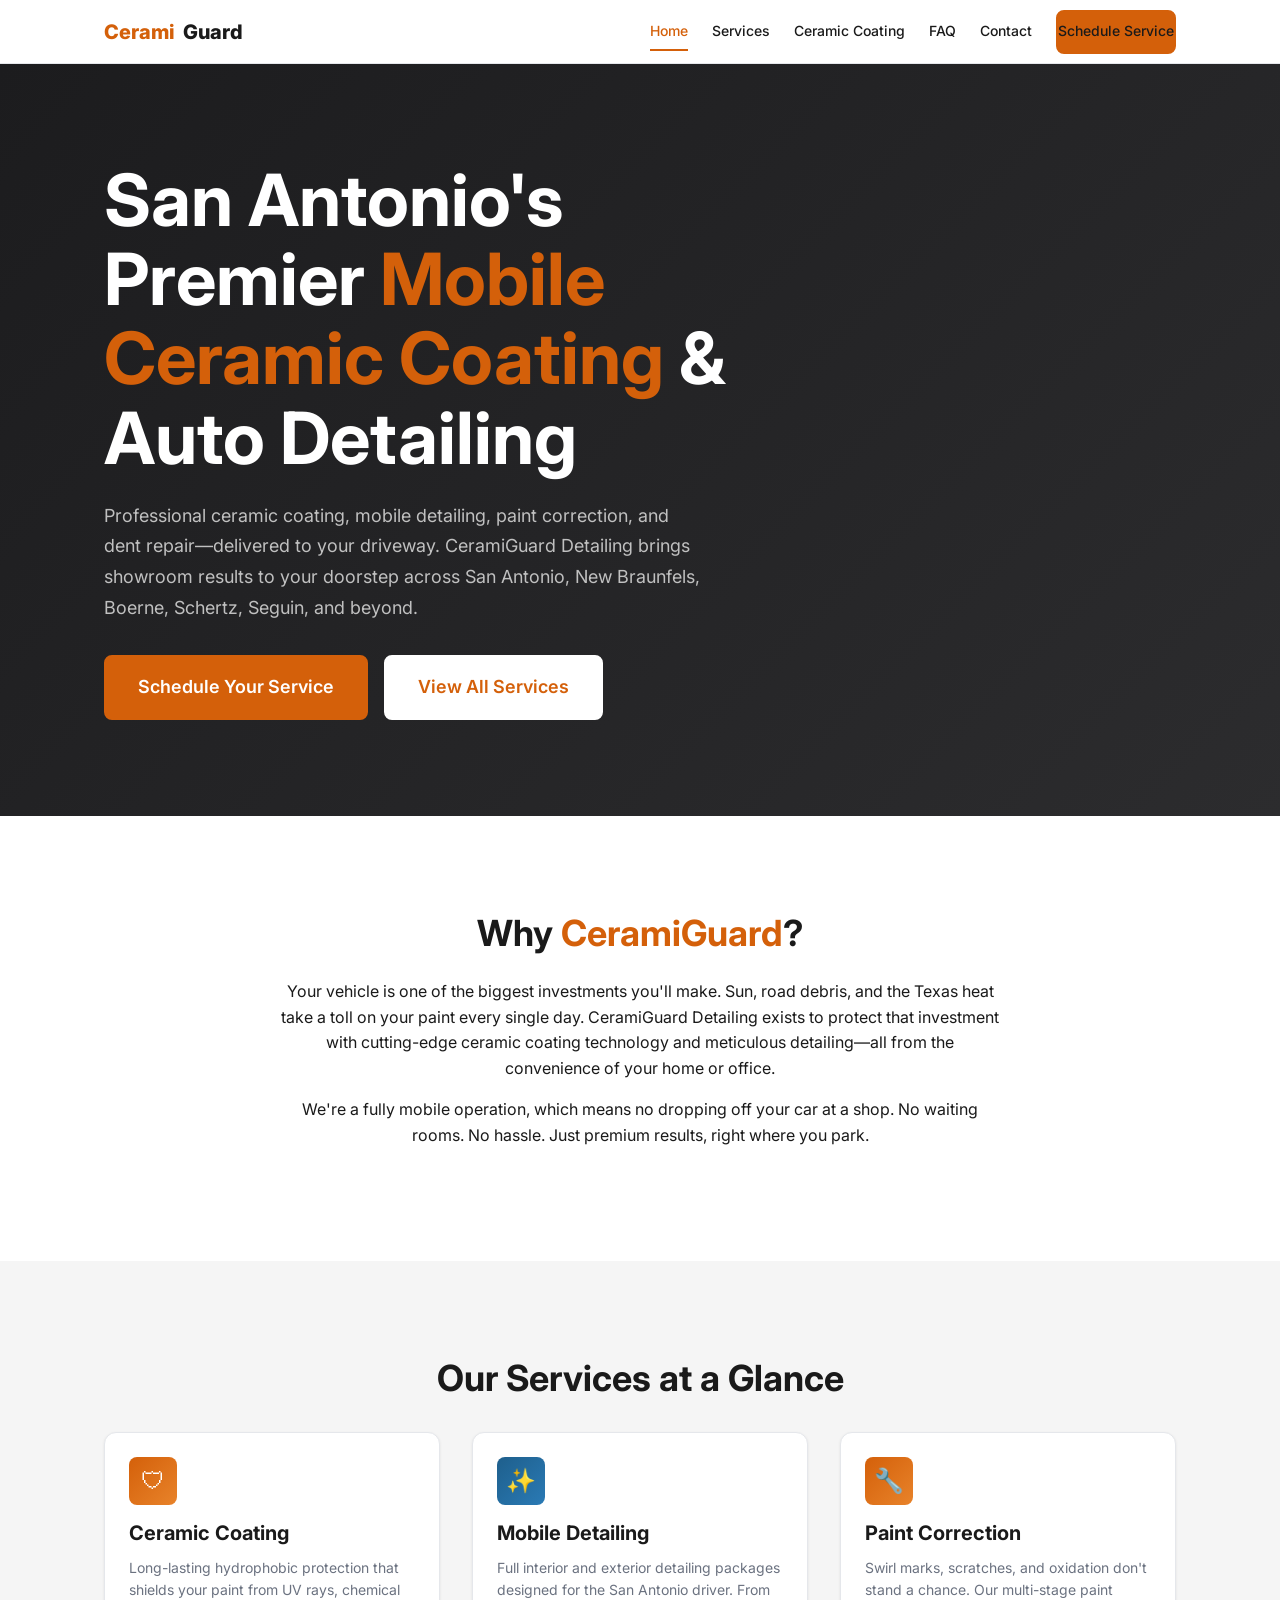
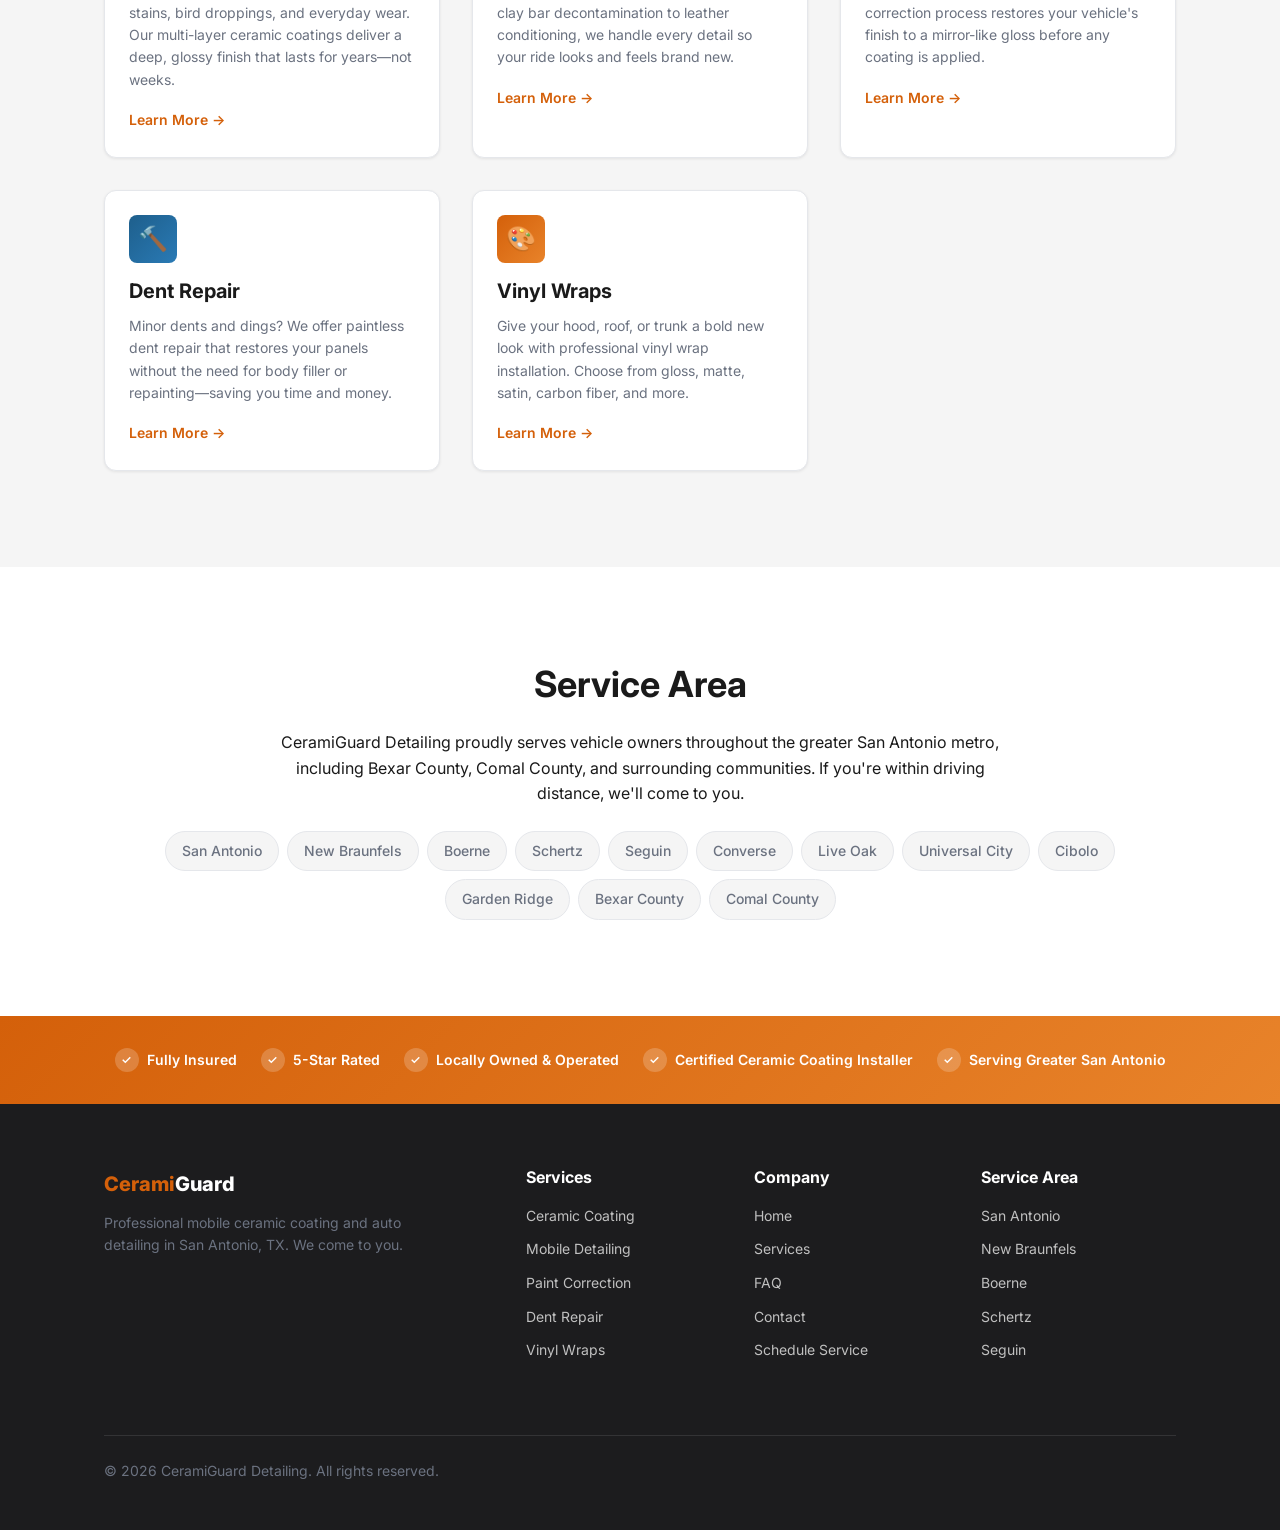
==== index.html @ 39f0410c "Build 6-page CeramiGuard Detailing website from spec documents Create complete static website with b" ====
<!DOCTYPE html>
<html lang="en">
<head>
  <meta charset="UTF-8">
  <meta name="viewport" content="width=device-width, initial-scale=1.0">
  <title>CeramiGuard Detailing | Mobile Ceramic Coating &amp; Detailing in San Antonio, TX</title>
  <meta name="description" content="San Antonio's trusted mobile ceramic coating, detailing, paint correction & dent repair. We come to you. Serving Bexar, Comal & surrounding counties. Book today.">
  <link rel="preconnect" href="https://fonts.googleapis.com">
  <link rel="preconnect" href="https://fonts.gstatic.com" crossorigin>
  <link href="https://fonts.googleapis.com/css2?family=Inter:wght@400;500;600;700;800&display=swap" rel="stylesheet">
  <link rel="stylesheet" href="css/styles.css">

  <!-- Schema: LocalBusiness -->
  <script type="application/ld+json">
  {
    "@context": "https://schema.org",
    "@type": "LocalBusiness",
    "name": "CeramiGuard Detailing",
    "description": "Professional mobile ceramic coating, auto detailing, paint correction, and dent repair in San Antonio, TX.",
    "areaServed": ["San Antonio", "New Braunfels", "Boerne", "Schertz", "Seguin", "Bexar County", "Comal County"],
    "serviceType": ["Ceramic Coating", "Mobile Auto Detailing", "Paint Correction", "Paintless Dent Repair", "Vinyl Wrap"]
  }
  </script>

  <!-- Schema: BreadcrumbList -->
  <script type="application/ld+json">
  {
    "@context": "https://schema.org",
    "@type": "BreadcrumbList",
    "itemListElement": [
      { "@type": "ListItem", "position": 1, "name": "Home", "item": "index.html" }
    ]
  }
  </script>
</head>
<body>
  <a href="#main" class="skip-link">Skip to main content</a>

  <!-- Navigation -->
  <nav class="navbar" aria-label="Main navigation">
    <div class="container">
      <a href="index.html" class="navbar__logo" aria-label="CeramiGuard Detailing Home">
        <span>Cerami</span>Guard
      </a>
      <div class="navbar__links">
        <a href="index.html" class="active">Home</a>
        <a href="services.html">Services</a>
        <a href="ceramic-coating.html">Ceramic Coating</a>
        <a href="faq.html">FAQ</a>
        <a href="contact.html">Contact</a>
        <a href="schedule.html" class="btn btn--primary">Schedule Service</a>
      </div>
      <button class="navbar__toggle" aria-label="Toggle menu" aria-expanded="false">
        <span></span>
      </button>
    </div>
    <div class="navbar__mobile-menu" aria-label="Mobile navigation">
      <a href="index.html" class="active">Home</a>
      <a href="services.html">Services</a>
      <a href="ceramic-coating.html">Ceramic Coating</a>
      <a href="faq.html">FAQ</a>
      <a href="contact.html">Contact</a>
      <a href="schedule.html">Schedule Service</a>
    </div>
  </nav>

  <!-- Hero -->
  <section class="hero">
    <div class="container">
      <div class="hero__content">
        <h1>San Antonio's Premier <span>Mobile Ceramic Coating</span> &amp; Auto Detailing</h1>
        <p class="hero__subtitle">Professional ceramic coating, mobile detailing, paint correction, and dent repair—delivered to your driveway. CeramiGuard Detailing brings showroom results to your doorstep across San Antonio, New Braunfels, Boerne, Schertz, Seguin, and beyond.</p>
        <div class="hero__buttons">
          <a href="schedule.html" class="btn btn--primary btn--lg">Schedule Your Service</a>
          <a href="services.html" class="btn btn--white btn--lg">View All Services</a>
        </div>
      </div>
    </div>
  </section>

  <main id="main">
    <!-- Why CeramiGuard -->
    <section class="section">
      <div class="container">
        <div class="text-center">
          <h2>Why <span style="color: var(--color-primary)">CeramiGuard</span>?</h2>
          <p>Your vehicle is one of the biggest investments you'll make. Sun, road debris, and the Texas heat take a toll on your paint every single day. CeramiGuard Detailing exists to protect that investment with cutting-edge ceramic coating technology and meticulous detailing—all from the convenience of your home or office.</p>
          <p>We're a fully mobile operation, which means no dropping off your car at a shop. No waiting rooms. No hassle. Just premium results, right where you park.</p>
        </div>
      </div>
    </section>

    <!-- Services at a Glance -->
    <section class="section section--surface">
      <div class="container">
        <div class="text-center">
          <h2>Our Services at a Glance</h2>
        </div>
        <div class="grid grid--3" style="margin-top: var(--space-6)">
          <!-- Ceramic Coating -->
          <div class="card">
            <div class="card__icon">🛡</div>
            <h3 class="card__title">Ceramic Coating</h3>
            <p class="card__text">Long-lasting hydrophobic protection that shields your paint from UV rays, chemical stains, bird droppings, and everyday wear. Our multi-layer ceramic coatings deliver a deep, glossy finish that lasts for years—not weeks.</p>
            <a href="ceramic-coating.html" class="card__link">Learn More</a>
          </div>

          <!-- Mobile Detailing -->
          <div class="card">
            <div class="card__icon card__icon--blue">✨</div>
            <h3 class="card__title">Mobile Detailing</h3>
            <p class="card__text">Full interior and exterior detailing packages designed for the San Antonio driver. From clay bar decontamination to leather conditioning, we handle every detail so your ride looks and feels brand new.</p>
            <a href="services.html" class="card__link">Learn More</a>
          </div>

          <!-- Paint Correction -->
          <div class="card">
            <div class="card__icon">🔧</div>
            <h3 class="card__title">Paint Correction</h3>
            <p class="card__text">Swirl marks, scratches, and oxidation don't stand a chance. Our multi-stage paint correction process restores your vehicle's finish to a mirror-like gloss before any coating is applied.</p>
            <a href="services.html" class="card__link">Learn More</a>
          </div>

          <!-- Dent Repair -->
          <div class="card">
            <div class="card__icon card__icon--blue">🔨</div>
            <h3 class="card__title">Dent Repair</h3>
            <p class="card__text">Minor dents and dings? We offer paintless dent repair that restores your panels without the need for body filler or repainting—saving you time and money.</p>
            <a href="services.html" class="card__link">Learn More</a>
          </div>

          <!-- Vinyl Wraps -->
          <div class="card">
            <div class="card__icon">🎨</div>
            <h3 class="card__title">Vinyl Wraps</h3>
            <p class="card__text">Give your hood, roof, or trunk a bold new look with professional vinyl wrap installation. Choose from gloss, matte, satin, carbon fiber, and more.</p>
            <a href="services.html" class="card__link">Learn More</a>
          </div>
        </div>
      </div>
    </section>

    <!-- Service Area -->
    <section class="section">
      <div class="container text-center">
        <h2>Service Area</h2>
        <p>CeramiGuard Detailing proudly serves vehicle owners throughout the greater San Antonio metro, including Bexar County, Comal County, and surrounding communities. If you're within driving distance, we'll come to you.</p>
        <div class="service-area__tags" style="margin-top: var(--space-5)">
          <span class="service-area__tag">San Antonio</span>
          <span class="service-area__tag">New Braunfels</span>
          <span class="service-area__tag">Boerne</span>
          <span class="service-area__tag">Schertz</span>
          <span class="service-area__tag">Seguin</span>
          <span class="service-area__tag">Converse</span>
          <span class="service-area__tag">Live Oak</span>
          <span class="service-area__tag">Universal City</span>
          <span class="service-area__tag">Cibolo</span>
          <span class="service-area__tag">Garden Ridge</span>
          <span class="service-area__tag">Bexar County</span>
          <span class="service-area__tag">Comal County</span>
        </div>
      </div>
    </section>

    <!-- Trust Bar -->
    <section class="trust-bar">
      <div class="container">
        <div class="trust-bar__items">
          <div class="trust-bar__item">Fully Insured</div>
          <div class="trust-bar__item">5-Star Rated</div>
          <div class="trust-bar__item">Locally Owned &amp; Operated</div>
          <div class="trust-bar__item">Certified Ceramic Coating Installer</div>
          <div class="trust-bar__item">Serving Greater San Antonio</div>
        </div>
      </div>
    </section>
  </main>

  <!-- Footer -->
  <footer class="footer">
    <div class="container">
      <div class="footer__grid">
        <div>
          <div class="footer__brand"><span>Cerami</span>Guard</div>
          <p class="footer__tagline">Professional mobile ceramic coating and auto detailing in San Antonio, TX. We come to you.</p>
        </div>
        <div>
          <h4 class="footer__col-title">Services</h4>
          <ul class="footer__links">
            <li><a href="ceramic-coating.html">Ceramic Coating</a></li>
            <li><a href="services.html">Mobile Detailing</a></li>
            <li><a href="services.html">Paint Correction</a></li>
            <li><a href="services.html">Dent Repair</a></li>
            <li><a href="services.html">Vinyl Wraps</a></li>
          </ul>
        </div>
        <div>
          <h4 class="footer__col-title">Company</h4>
          <ul class="footer__links">
            <li><a href="index.html">Home</a></li>
            <li><a href="services.html">Services</a></li>
            <li><a href="faq.html">FAQ</a></li>
            <li><a href="contact.html">Contact</a></li>
            <li><a href="schedule.html">Schedule Service</a></li>
          </ul>
        </div>
        <div>
          <h4 class="footer__col-title">Service Area</h4>
          <ul class="footer__links">
            <li><a href="contact.html">San Antonio</a></li>
            <li><a href="contact.html">New Braunfels</a></li>
            <li><a href="contact.html">Boerne</a></li>
            <li><a href="contact.html">Schertz</a></li>
            <li><a href="contact.html">Seguin</a></li>
          </ul>
        </div>
      </div>
      <div class="footer__bottom">
        <p class="footer__copyright">&copy; 2026 CeramiGuard Detailing. All rights reserved.</p>
      </div>
    </div>
  </footer>

  <script src="js/main.js"></script>
</body>
</html>
---- css/styles.css ----
/* ==========================================================================
   CeramiGuard Detailing — Stylesheet
   Color Palette: Burnt Orange, Steel Blue, Silver, Gray
   ========================================================================== */

/* ---------- 1. Custom Properties ---------- */
:root {
  /* Colors */
  --color-primary: #D4600A;
  --color-primary-hover: #B8520A;
  --color-secondary: #1E5F8C;
  --color-secondary-hover: #174A6E;
  --color-accent-silver: #C0C0C0;
  --color-surface: #F5F5F5;
  --color-background: #FFFFFF;
  --color-dark: #1C1C1E;
  --color-text-primary: #1A1A1A;
  --color-text-secondary: #6B7280;
  --color-text-inverse: #FFFFFF;
  --color-border: #E5E7EB;
  --color-success: #16A34A;
  --color-error: #DC2626;
  --color-warning: #F59E0B;

  /* Spacing — 8 px grid */
  --space-1: 4px;
  --space-2: 8px;
  --space-3: 12px;
  --space-4: 16px;
  --space-5: 24px;
  --space-6: 32px;
  --space-7: 48px;
  --space-8: 64px;
  --space-9: 96px;
  --space-10: 128px;

  /* Typography */
  --font-family: 'Inter', system-ui, -apple-system, sans-serif;
  --font-size-micro: 0.75rem;   /* 12 px */
  --font-size-small: 0.875rem;  /* 14 px */
  --font-size-body: 1rem;       /* 16 px */
  --font-size-body-lg: 1.125rem;/* 18 px */
  --font-size-h4: 1.25rem;      /* 20 px */
  --font-size-h3: 1.563rem;     /* ~25 px */
  --font-size-h2: 1.953rem;     /* ~31 px */
  --font-size-h1: 2.441rem;     /* ~39 px */
  --font-size-display: 3.052rem;/* ~49 px */

  /* Shadows */
  --shadow-sm: 0 1px 3px rgba(0, 0, 0, 0.08);
  --shadow-md: 0 4px 12px rgba(0, 0, 0, 0.1);
  --shadow-lg: 0 8px 24px rgba(0, 0, 0, 0.12);
  --shadow-nav: 0 2px 8px rgba(0, 0, 0, 0.08);

  /* Misc */
  --radius-sm: 8px;
  --radius-md: 12px;
  --radius-lg: 16px;
  --radius-full: 9999px;
  --transition-fast: 150ms ease;
  --transition-base: 250ms ease;
  --transition-slow: 400ms ease;
  --max-width: 1200px;
  --nav-height: 64px;
  --nav-height-mobile: 56px;
}

/* ---------- 2. Reset / Base ---------- */
*,
*::before,
*::after {
  box-sizing: border-box;
  margin: 0;
  padding: 0;
}

html {
  scroll-behavior: smooth;
  -webkit-text-size-adjust: 100%;
}

body {
  font-family: var(--font-family);
  font-size: var(--font-size-body);
  line-height: 1.6;
  color: var(--color-text-primary);
  background-color: var(--color-background);
  -webkit-font-smoothing: antialiased;
  -moz-osx-font-smoothing: grayscale;
}

img {
  max-width: 100%;
  height: auto;
  display: block;
}

a {
  color: var(--color-secondary);
  text-decoration: none;
  transition: color var(--transition-fast);
}

a:hover {
  color: var(--color-secondary-hover);
}

ul, ol {
  list-style: none;
}

/* ---------- 3. Typography ---------- */
h1, h2, h3, h4, h5, h6 {
  font-weight: 700;
  line-height: 1.2;
  color: var(--color-text-primary);
}

h1 { font-size: var(--font-size-h1); margin-bottom: var(--space-5); }
h2 { font-size: var(--font-size-h2); margin-bottom: var(--space-5); }
h3 { font-size: var(--font-size-h3); margin-bottom: var(--space-4); }
h4 { font-size: var(--font-size-h4); margin-bottom: var(--space-3); }

p {
  margin-bottom: var(--space-4);
  max-width: 72ch;
}

.text-center { text-align: center; }
.text-center p { margin-left: auto; margin-right: auto; }

/* ---------- 4. Layout ---------- */
.container {
  width: 100%;
  max-width: var(--max-width);
  margin: 0 auto;
  padding: 0 var(--space-4);
}

.section {
  padding: var(--space-8) 0;
}

.section--surface {
  background-color: var(--color-surface);
}

.section--dark {
  background-color: var(--color-dark);
  color: var(--color-text-inverse);
}

.section--dark h2,
.section--dark h3,
.section--dark h4 {
  color: var(--color-text-inverse);
}

.grid {
  display: grid;
  gap: var(--space-6);
}

.grid--2 { grid-template-columns: 1fr; }
.grid--3 { grid-template-columns: 1fr; }
.grid--4 { grid-template-columns: 1fr; }

.flex {
  display: flex;
  flex-wrap: wrap;
  gap: var(--space-5);
}

.flex--center {
  align-items: center;
  justify-content: center;
}

/* ---------- 5. Navigation ---------- */
.skip-link {
  position: absolute;
  top: -100%;
  left: var(--space-4);
  background: var(--color-primary);
  color: var(--color-text-inverse);
  padding: var(--space-2) var(--space-4);
  border-radius: var(--radius-sm);
  z-index: 600;
  font-weight: 700;
}

.skip-link:focus {
  top: var(--space-2);
}

.navbar {
  position: sticky;
  top: 0;
  z-index: 100;
  background-color: var(--color-background);
  height: var(--nav-height-mobile);
  display: flex;
  align-items: center;
  transition: box-shadow var(--transition-base);
  border-bottom: 1px solid var(--color-border);
}

.navbar--scrolled {
  box-shadow: var(--shadow-nav);
  border-bottom-color: transparent;
}

.navbar .container {
  display: flex;
  align-items: center;
  justify-content: space-between;
}

.navbar__logo {
  font-size: var(--font-size-h4);
  font-weight: 800;
  color: var(--color-text-primary);
  display: flex;
  align-items: center;
  gap: var(--space-2);
}

.navbar__logo span {
  color: var(--color-primary);
}

.navbar__links {
  display: none;
  gap: var(--space-5);
  align-items: center;
}

.navbar__links a {
  color: var(--color-text-primary);
  font-size: var(--font-size-small);
  font-weight: 500;
  padding: var(--space-2) 0;
  position: relative;
  transition: color var(--transition-fast);
}

.navbar__links a::after {
  content: '';
  position: absolute;
  bottom: 0;
  left: 0;
  width: 0;
  height: 2px;
  background: var(--color-primary);
  transition: width var(--transition-base);
}

.navbar__links a:hover,
.navbar__links a.active {
  color: var(--color-primary);
}

.navbar__links a:hover::after,
.navbar__links a.active::after {
  width: 100%;
}

.navbar__toggle {
  display: flex;
  align-items: center;
  justify-content: center;
  width: 44px;
  height: 44px;
  background: none;
  border: none;
  cursor: pointer;
  padding: 0;
}

.navbar__toggle span {
  display: block;
  width: 24px;
  height: 2px;
  background: var(--color-text-primary);
  position: relative;
  transition: background var(--transition-fast);
}

.navbar__toggle span::before,
.navbar__toggle span::after {
  content: '';
  position: absolute;
  width: 24px;
  height: 2px;
  background: var(--color-text-primary);
  left: 0;
  transition: transform var(--transition-base);
}

.navbar__toggle span::before { top: -7px; }
.navbar__toggle span::after { top: 7px; }

.navbar__toggle.active span {
  background: transparent;
}

.navbar__toggle.active span::before {
  transform: rotate(45deg);
  top: 0;
}

.navbar__toggle.active span::after {
  transform: rotate(-45deg);
  top: 0;
}

/* Mobile menu */
.navbar__mobile-menu {
  display: none;
  position: absolute;
  top: var(--nav-height-mobile);
  left: 0;
  right: 0;
  background: var(--color-background);
  border-bottom: 1px solid var(--color-border);
  box-shadow: var(--shadow-md);
  padding: var(--space-4);
  z-index: 99;
}

.navbar__mobile-menu.active {
  display: block;
}

.navbar__mobile-menu a {
  display: block;
  padding: var(--space-3) var(--space-4);
  color: var(--color-text-primary);
  font-weight: 500;
  border-radius: var(--radius-sm);
  transition: background var(--transition-fast);
}

.navbar__mobile-menu a:hover,
.navbar__mobile-menu a.active {
  background: var(--color-surface);
  color: var(--color-primary);
}

/* ---------- 6. Buttons / CTAs ---------- */
.btn {
  display: inline-flex;
  align-items: center;
  justify-content: center;
  gap: var(--space-2);
  font-family: var(--font-family);
  font-weight: 600;
  font-size: var(--font-size-body);
  border: 2px solid transparent;
  border-radius: var(--radius-sm);
  cursor: pointer;
  transition: all var(--transition-fast);
  text-decoration: none;
  min-height: 44px;
  padding: var(--space-3) var(--space-5);
}

.btn--primary {
  background-color: var(--color-primary);
  color: var(--color-text-inverse);
  border-color: var(--color-primary);
}

.btn--primary:hover {
  background-color: var(--color-primary-hover);
  border-color: var(--color-primary-hover);
  color: var(--color-text-inverse);
}

.btn--secondary {
  background-color: transparent;
  color: var(--color-secondary);
  border-color: var(--color-secondary);
}

.btn--secondary:hover {
  background-color: var(--color-secondary);
  color: var(--color-text-inverse);
}

.btn--tertiary {
  background: none;
  border: none;
  color: var(--color-primary);
  padding: var(--space-2) var(--space-3);
  min-height: auto;
}

.btn--tertiary:hover {
  color: var(--color-primary-hover);
  text-decoration: underline;
}

.btn--lg {
  font-size: var(--font-size-body-lg);
  padding: var(--space-4) var(--space-6);
  min-height: 52px;
}

.btn--full {
  width: 100%;
}

.btn--white {
  background-color: var(--color-background);
  color: var(--color-primary);
  border-color: var(--color-background);
}

.btn--white:hover {
  background-color: var(--color-surface);
  border-color: var(--color-surface);
  color: var(--color-primary-hover);
}

/* ---------- 7. Cards ---------- */
.card {
  background: var(--color-background);
  border-radius: var(--radius-md);
  padding: var(--space-5);
  box-shadow: var(--shadow-sm);
  transition: transform var(--transition-base), box-shadow var(--transition-base);
  border: 1px solid var(--color-border);
}

.card:hover {
  transform: translateY(-4px);
  box-shadow: var(--shadow-lg);
}

.card__icon {
  width: 48px;
  height: 48px;
  background: linear-gradient(135deg, var(--color-primary), #E8832A);
  border-radius: var(--radius-sm);
  display: flex;
  align-items: center;
  justify-content: center;
  margin-bottom: var(--space-4);
  color: var(--color-text-inverse);
  font-size: 1.5rem;
}

.card__icon--blue {
  background: linear-gradient(135deg, var(--color-secondary), #2A7AB5);
}

.card__title {
  font-size: var(--font-size-h4);
  margin-bottom: var(--space-3);
}

.card__text {
  color: var(--color-text-secondary);
  font-size: var(--font-size-small);
  margin-bottom: var(--space-4);
}

.card__link {
  font-weight: 600;
  font-size: var(--font-size-small);
  color: var(--color-primary);
  display: inline-flex;
  align-items: center;
  gap: var(--space-1);
}

.card__link:hover {
  color: var(--color-primary-hover);
}

.card__link::after {
  content: '→';
  transition: transform var(--transition-fast);
}

.card__link:hover::after {
  transform: translateX(4px);
}

/* Pricing card variant */
.card--pricing {
  text-align: center;
  position: relative;
  overflow: hidden;
}

.card--pricing.featured {
  border: 2px solid var(--color-primary);
}

.card--pricing .card__badge {
  position: absolute;
  top: 0;
  left: 0;
  right: 0;
  background: var(--color-primary);
  color: var(--color-text-inverse);
  font-size: var(--font-size-small);
  font-weight: 600;
  padding: var(--space-2) 0;
}

.card--pricing .card__tier {
  font-size: var(--font-size-h3);
  color: var(--color-primary);
  margin-bottom: var(--space-2);
}

.card--pricing .card__durability {
  color: var(--color-text-secondary);
  font-size: var(--font-size-small);
  margin-bottom: var(--space-5);
}

.card--pricing ul {
  text-align: left;
  margin-bottom: var(--space-5);
}

.card--pricing li {
  padding: var(--space-2) 0;
  font-size: var(--font-size-small);
  color: var(--color-text-secondary);
  display: flex;
  align-items: flex-start;
  gap: var(--space-2);
}

.card--pricing li::before {
  content: '✓';
  color: var(--color-success);
  font-weight: 700;
  flex-shrink: 0;
}

/* ---------- 8. Forms ---------- */
.form-group {
  margin-bottom: var(--space-5);
}

.form-label {
  display: block;
  font-weight: 600;
  font-size: var(--font-size-small);
  margin-bottom: var(--space-2);
  color: var(--color-text-primary);
}

.form-input,
.form-select,
.form-textarea {
  width: 100%;
  height: 48px;
  padding: var(--space-3) var(--space-4);
  font-family: var(--font-family);
  font-size: var(--font-size-body);
  color: var(--color-text-primary);
  background: var(--color-background);
  border: 1px solid var(--color-border);
  border-radius: var(--radius-sm);
  transition: border-color var(--transition-fast), box-shadow var(--transition-fast);
}

.form-textarea {
  height: auto;
  min-height: 120px;
  resize: vertical;
}

.form-input:focus,
.form-select:focus,
.form-textarea:focus {
  outline: none;
  border-color: var(--color-secondary);
  box-shadow: 0 0 0 3px rgba(30, 95, 140, 0.15);
}

.form-input.error,
.form-select.error,
.form-textarea.error {
  border-color: var(--color-error);
}

.form-error {
  color: var(--color-error);
  font-size: var(--font-size-small);
  margin-top: var(--space-1);
  display: none;
}

.form-error.visible {
  display: block;
}

.form-row {
  display: grid;
  gap: var(--space-5);
  grid-template-columns: 1fr;
}

/* ---------- 9. Hero ---------- */
.hero {
  position: relative;
  background: linear-gradient(135deg, var(--color-dark) 0%, #2C2C2E 100%);
  color: var(--color-text-inverse);
  padding: var(--space-9) 0;
  overflow: hidden;
}

.hero::before {
  content: '';
  position: absolute;
  inset: 0;
  background: url('https://images.unsplash.com/photo-1607860108855-64acf2078ed9?w=1920&h=1080&fit=crop') center/cover no-repeat;
  opacity: 0.25;
}

.hero .container {
  position: relative;
  z-index: 1;
}

.hero__content {
  max-width: 700px;
}

.hero h1 {
  color: var(--color-text-inverse);
  font-size: var(--font-size-display);
  line-height: 1.1;
  margin-bottom: var(--space-5);
}

.hero h1 span {
  color: var(--color-primary);
}

.hero__subtitle {
  font-size: var(--font-size-body-lg);
  color: var(--color-accent-silver);
  max-width: 600px;
  margin-bottom: var(--space-6);
  line-height: 1.7;
}

.hero__buttons {
  display: flex;
  flex-wrap: wrap;
  gap: var(--space-4);
}

/* ---------- 10. Trust Bar ---------- */
.trust-bar {
  background: linear-gradient(135deg, var(--color-primary), #E8832A);
  padding: var(--space-6) 0;
  color: var(--color-text-inverse);
}

.trust-bar__items {
  display: flex;
  flex-wrap: wrap;
  justify-content: center;
  gap: var(--space-5);
  text-align: center;
}

.trust-bar__item {
  font-weight: 600;
  font-size: var(--font-size-small);
  display: flex;
  align-items: center;
  gap: var(--space-2);
}

.trust-bar__item::before {
  content: '✓';
  width: 24px;
  height: 24px;
  background: rgba(255, 255, 255, 0.2);
  border-radius: 50%;
  display: flex;
  align-items: center;
  justify-content: center;
  font-size: var(--font-size-micro);
  flex-shrink: 0;
}

/* ---------- 11. Footer ---------- */
.footer {
  background-color: var(--color-dark);
  color: var(--color-accent-silver);
  padding: var(--space-8) 0 var(--space-6);
}

.footer__grid {
  display: grid;
  gap: var(--space-6);
  grid-template-columns: 1fr;
  margin-bottom: var(--space-8);
}

.footer__col-title {
  color: var(--color-text-inverse);
  font-size: var(--font-size-body);
  font-weight: 700;
  margin-bottom: var(--space-4);
}

.footer__links li {
  margin-bottom: var(--space-2);
}

.footer__links a {
  color: var(--color-accent-silver);
  font-size: var(--font-size-small);
  transition: color var(--transition-fast);
}

.footer__links a:hover {
  color: var(--color-primary);
}

.footer__brand {
  font-size: var(--font-size-h4);
  font-weight: 800;
  color: var(--color-text-inverse);
  margin-bottom: var(--space-3);
}

.footer__brand span {
  color: var(--color-primary);
}

.footer__tagline {
  font-size: var(--font-size-small);
  color: var(--color-text-secondary);
  max-width: 300px;
}

.footer__bottom {
  border-top: 1px solid rgba(255, 255, 255, 0.1);
  padding-top: var(--space-5);
  display: flex;
  flex-wrap: wrap;
  justify-content: space-between;
  align-items: center;
  gap: var(--space-4);
}

.footer__copyright {
  font-size: var(--font-size-small);
  color: var(--color-text-secondary);
}

/* ---------- 12. Page-Specific: Service Area ---------- */
.service-area__tags {
  display: flex;
  flex-wrap: wrap;
  gap: var(--space-2);
  justify-content: center;
}

.service-area__tag {
  background: var(--color-surface);
  border: 1px solid var(--color-border);
  padding: var(--space-2) var(--space-4);
  border-radius: var(--radius-full);
  font-size: var(--font-size-small);
  color: var(--color-text-secondary);
  font-weight: 500;
}

/* ---------- 13. Page-Specific: Process Steps ---------- */
.process-steps {
  counter-reset: step;
}

.process-step {
  display: flex;
  gap: var(--space-5);
  margin-bottom: var(--space-6);
  align-items: flex-start;
}

.process-step__number {
  counter-increment: step;
  width: 48px;
  height: 48px;
  min-width: 48px;
  background: linear-gradient(135deg, var(--color-primary), #E8832A);
  border-radius: 50%;
  display: flex;
  align-items: center;
  justify-content: center;
  color: var(--color-text-inverse);
  font-weight: 800;
  font-size: var(--font-size-h4);
}

.process-step__content h3 {
  font-size: var(--font-size-h4);
  margin-bottom: var(--space-2);
}

.process-step__content p {
  color: var(--color-text-secondary);
  font-size: var(--font-size-small);
  margin-bottom: 0;
}

/* ---------- 14. Page-Specific: FAQ Accordion ---------- */
.faq-item {
  border: 1px solid var(--color-border);
  border-radius: var(--radius-md);
  margin-bottom: var(--space-4);
  overflow: hidden;
  transition: box-shadow var(--transition-base);
}

.faq-item:hover {
  box-shadow: var(--shadow-sm);
}

.faq-item__question {
  width: 100%;
  display: flex;
  align-items: center;
  justify-content: space-between;
  gap: var(--space-4);
  padding: var(--space-5);
  background: none;
  border: none;
  cursor: pointer;
  font-family: var(--font-family);
  font-size: var(--font-size-body);
  font-weight: 600;
  color: var(--color-text-primary);
  text-align: left;
  min-height: 44px;
}

.faq-item__icon {
  width: 24px;
  height: 24px;
  min-width: 24px;
  position: relative;
  transition: transform var(--transition-base);
}

.faq-item__icon::before,
.faq-item__icon::after {
  content: '';
  position: absolute;
  background: var(--color-primary);
  top: 50%;
  left: 50%;
  transform: translate(-50%, -50%);
  transition: transform var(--transition-base);
}

.faq-item__icon::before {
  width: 16px;
  height: 2px;
}

.faq-item__icon::after {
  width: 2px;
  height: 16px;
}

.faq-item.active .faq-item__icon::after {
  transform: translate(-50%, -50%) rotate(90deg);
}

.faq-item__answer {
  max-height: 0;
  overflow: hidden;
  transition: max-height var(--transition-slow);
}

.faq-item__answer-inner {
  padding: 0 var(--space-5) var(--space-5);
  color: var(--color-text-secondary);
  line-height: 1.7;
}

.faq-item__answer-inner a {
  color: var(--color-primary);
  font-weight: 600;
}

/* ---------- 15. Page-Specific: Services Page ---------- */
.service-block {
  display: grid;
  gap: var(--space-6);
  align-items: center;
  margin-bottom: var(--space-8);
  grid-template-columns: 1fr;
}

.service-block:nth-child(even) .service-block__image {
  order: -1;
}

.service-block__image {
  border-radius: var(--radius-md);
  overflow: hidden;
  aspect-ratio: 16/10;
}

.service-block__image img {
  width: 100%;
  height: 100%;
  object-fit: cover;
}

.service-block__content h2 {
  color: var(--color-text-primary);
}

.service-block__content p {
  color: var(--color-text-secondary);
  margin-bottom: var(--space-5);
}

/* ---------- 16. Page-Specific: Benefits List ---------- */
.benefits-grid {
  display: grid;
  gap: var(--space-5);
  grid-template-columns: 1fr;
}

.benefit-item {
  display: flex;
  gap: var(--space-4);
  align-items: flex-start;
}

.benefit-item__icon {
  width: 40px;
  height: 40px;
  min-width: 40px;
  background: rgba(212, 96, 10, 0.1);
  border-radius: var(--radius-sm);
  display: flex;
  align-items: center;
  justify-content: center;
  color: var(--color-primary);
  font-size: 1.25rem;
}

.benefit-item h3 {
  font-size: var(--font-size-body);
  margin-bottom: var(--space-1);
}

.benefit-item p {
  color: var(--color-text-secondary);
  font-size: var(--font-size-small);
  margin-bottom: 0;
}

/* ---------- 17. Contact Info Cards ---------- */
.contact-card {
  display: flex;
  align-items: center;
  gap: var(--space-4);
  padding: var(--space-5);
  background: var(--color-surface);
  border-radius: var(--radius-md);
  border: 1px solid var(--color-border);
}

.contact-card__icon {
  width: 48px;
  height: 48px;
  min-width: 48px;
  background: var(--color-primary);
  border-radius: var(--radius-sm);
  display: flex;
  align-items: center;
  justify-content: center;
  color: var(--color-text-inverse);
  font-size: 1.25rem;
}

.contact-card__label {
  font-size: var(--font-size-small);
  color: var(--color-text-secondary);
  margin-bottom: var(--space-1);
}

.contact-card__value {
  font-weight: 600;
  font-size: var(--font-size-body);
  color: var(--color-text-primary);
}

/* ---------- 18. Breadcrumb ---------- */
.breadcrumb {
  padding: var(--space-4) 0;
  font-size: var(--font-size-small);
}

.breadcrumb__list {
  display: flex;
  flex-wrap: wrap;
  gap: var(--space-2);
  align-items: center;
}

.breadcrumb__item {
  color: var(--color-text-secondary);
}

.breadcrumb__item a {
  color: var(--color-text-secondary);
}

.breadcrumb__item a:hover {
  color: var(--color-primary);
}

.breadcrumb__separator {
  color: var(--color-border);
}

/* ---------- 19. Page Header ---------- */
.page-header {
  background: linear-gradient(135deg, var(--color-dark) 0%, #2C2C2E 100%);
  color: var(--color-text-inverse);
  padding: var(--space-7) 0;
  position: relative;
  overflow: hidden;
}

.page-header::before {
  content: '';
  position: absolute;
  inset: 0;
  background: linear-gradient(135deg, rgba(212, 96, 10, 0.15), rgba(30, 95, 140, 0.15));
}

.page-header .container {
  position: relative;
  z-index: 1;
}

.page-header h1 {
  color: var(--color-text-inverse);
  margin-bottom: var(--space-4);
}

.page-header p {
  color: var(--color-accent-silver);
  font-size: var(--font-size-body-lg);
  max-width: 650px;
}

/* ---------- 20. CTA Section ---------- */
.cta-section {
  background: linear-gradient(135deg, var(--color-secondary), var(--color-secondary-hover));
  color: var(--color-text-inverse);
  padding: var(--space-8) 0;
  text-align: center;
}

.cta-section h2 {
  color: var(--color-text-inverse);
  margin-bottom: var(--space-4);
}

.cta-section p {
  color: rgba(255, 255, 255, 0.85);
  margin: 0 auto var(--space-6);
  max-width: 550px;
}

/* ---------- 21. Responsive ---------- */
@media (min-width: 640px) {
  .container {
    padding: 0 var(--space-6);
  }

  .form-row {
    grid-template-columns: 1fr 1fr;
  }

  .grid--2 { grid-template-columns: repeat(2, 1fr); }
  .grid--4 { grid-template-columns: repeat(2, 1fr); }

  .benefits-grid {
    grid-template-columns: repeat(2, 1fr);
  }

  .footer__grid {
    grid-template-columns: repeat(2, 1fr);
  }
}

@media (min-width: 768px) {
  .navbar {
    height: var(--nav-height);
  }

  .navbar__links {
    display: flex;
  }

  .navbar__toggle {
    display: none;
  }

  .navbar__mobile-menu {
    display: none !important;
  }

  .hero h1 {
    font-size: 3.5rem;
  }

  .grid--3 { grid-template-columns: repeat(3, 1fr); }

  .service-block {
    grid-template-columns: 1fr 1fr;
  }
}

@media (min-width: 1024px) {
  .container {
    padding: 0 var(--space-8);
  }

  h1 { font-size: 2.75rem; }
  h2 { font-size: 2.25rem; }

  .hero h1 { font-size: 4rem; }

  .section {
    padding: var(--space-9) 0;
  }

  .grid--4 { grid-template-columns: repeat(4, 1fr); }

  .benefits-grid {
    grid-template-columns: repeat(3, 1fr);
  }

  .footer__grid {
    grid-template-columns: 2fr 1fr 1fr 1fr;
  }
}

@media (min-width: 1280px) {
  h1 { font-size: 3rem; }
  .hero h1 { font-size: 4.5rem; }
}

/* ---------- 22. Accessibility ---------- */
:focus-visible {
  outline: 2px solid var(--color-secondary);
  outline-offset: 2px;
}

@media (prefers-reduced-motion: reduce) {
  *,
  *::before,
  *::after {
    animation-duration: 0.01ms !important;
    animation-iteration-count: 1 !important;
    transition-duration: 0.01ms !important;
    scroll-behavior: auto !important;
  }
}

/* Screen reader only */
.sr-only {
  position: absolute;
  width: 1px;
  height: 1px;
  padding: 0;
  margin: -1px;
  overflow: hidden;
  clip: rect(0, 0, 0, 0);
  white-space: nowrap;
  border: 0;
}
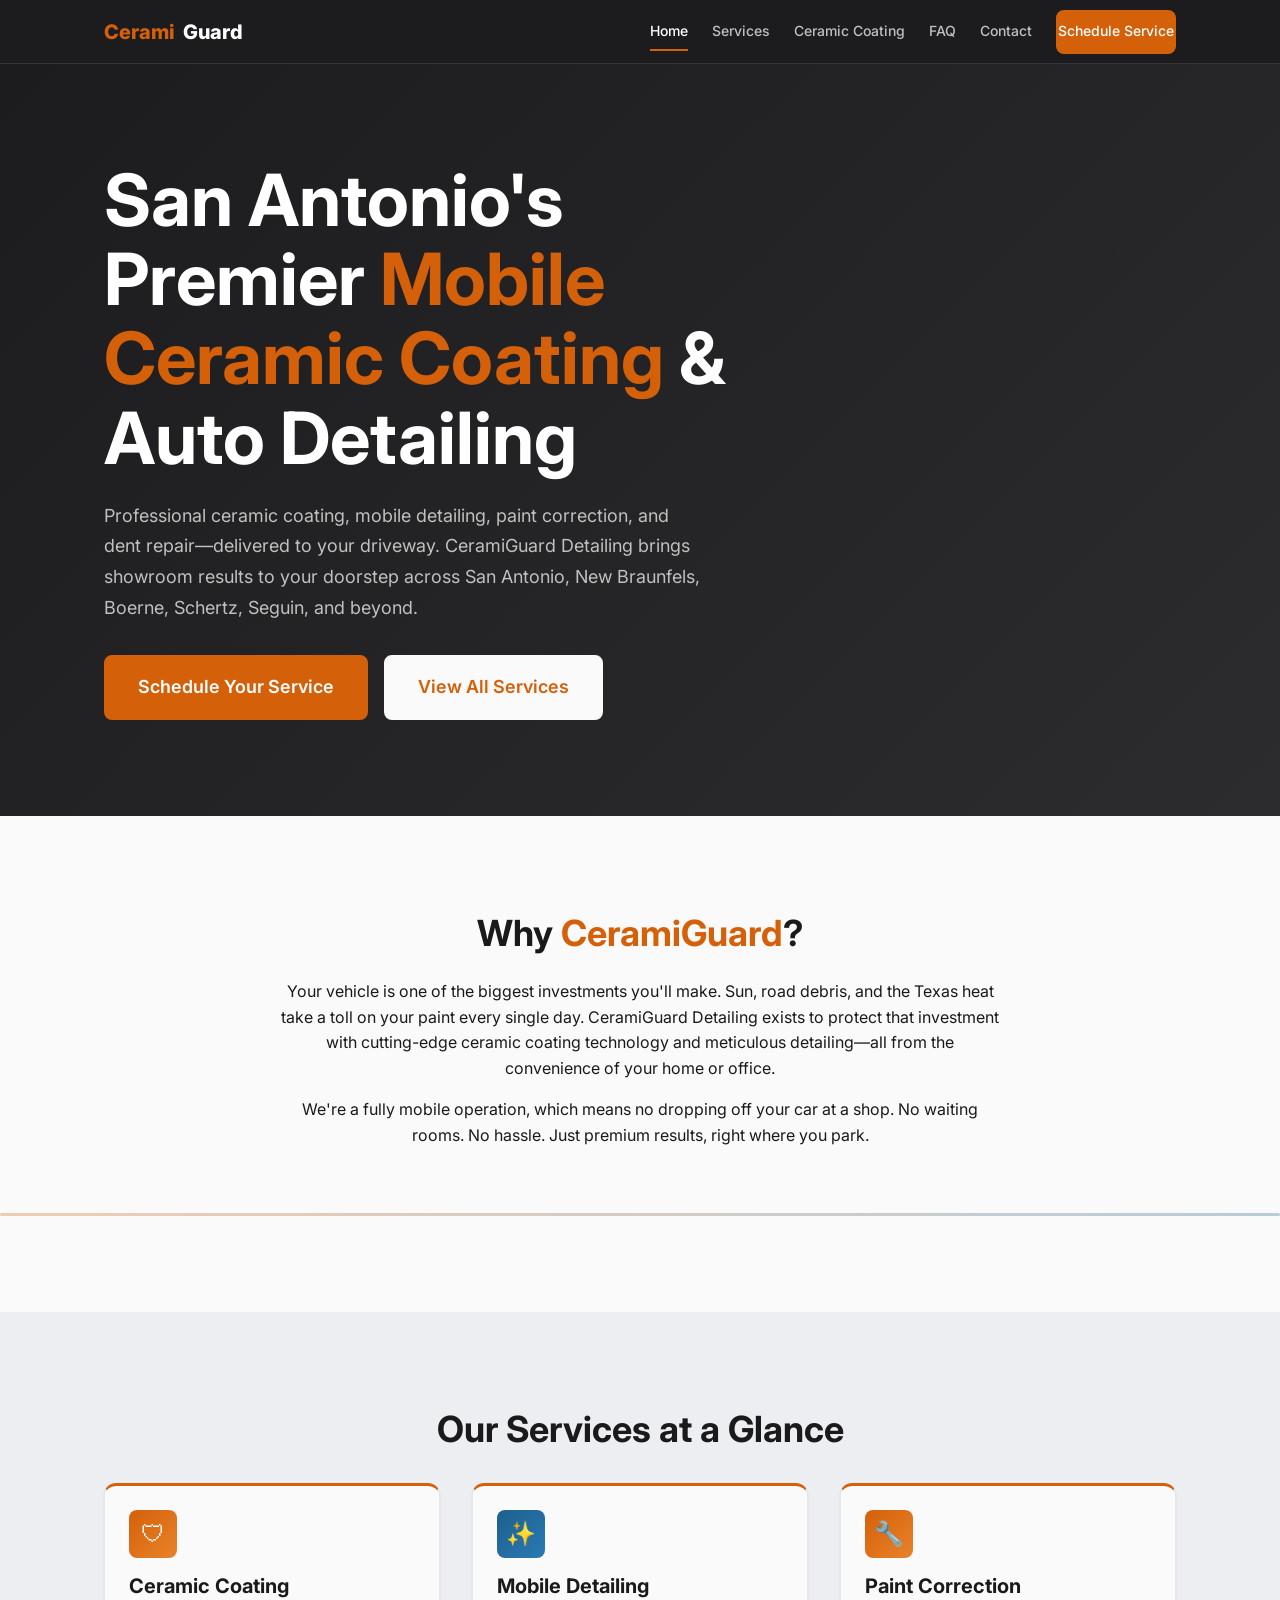
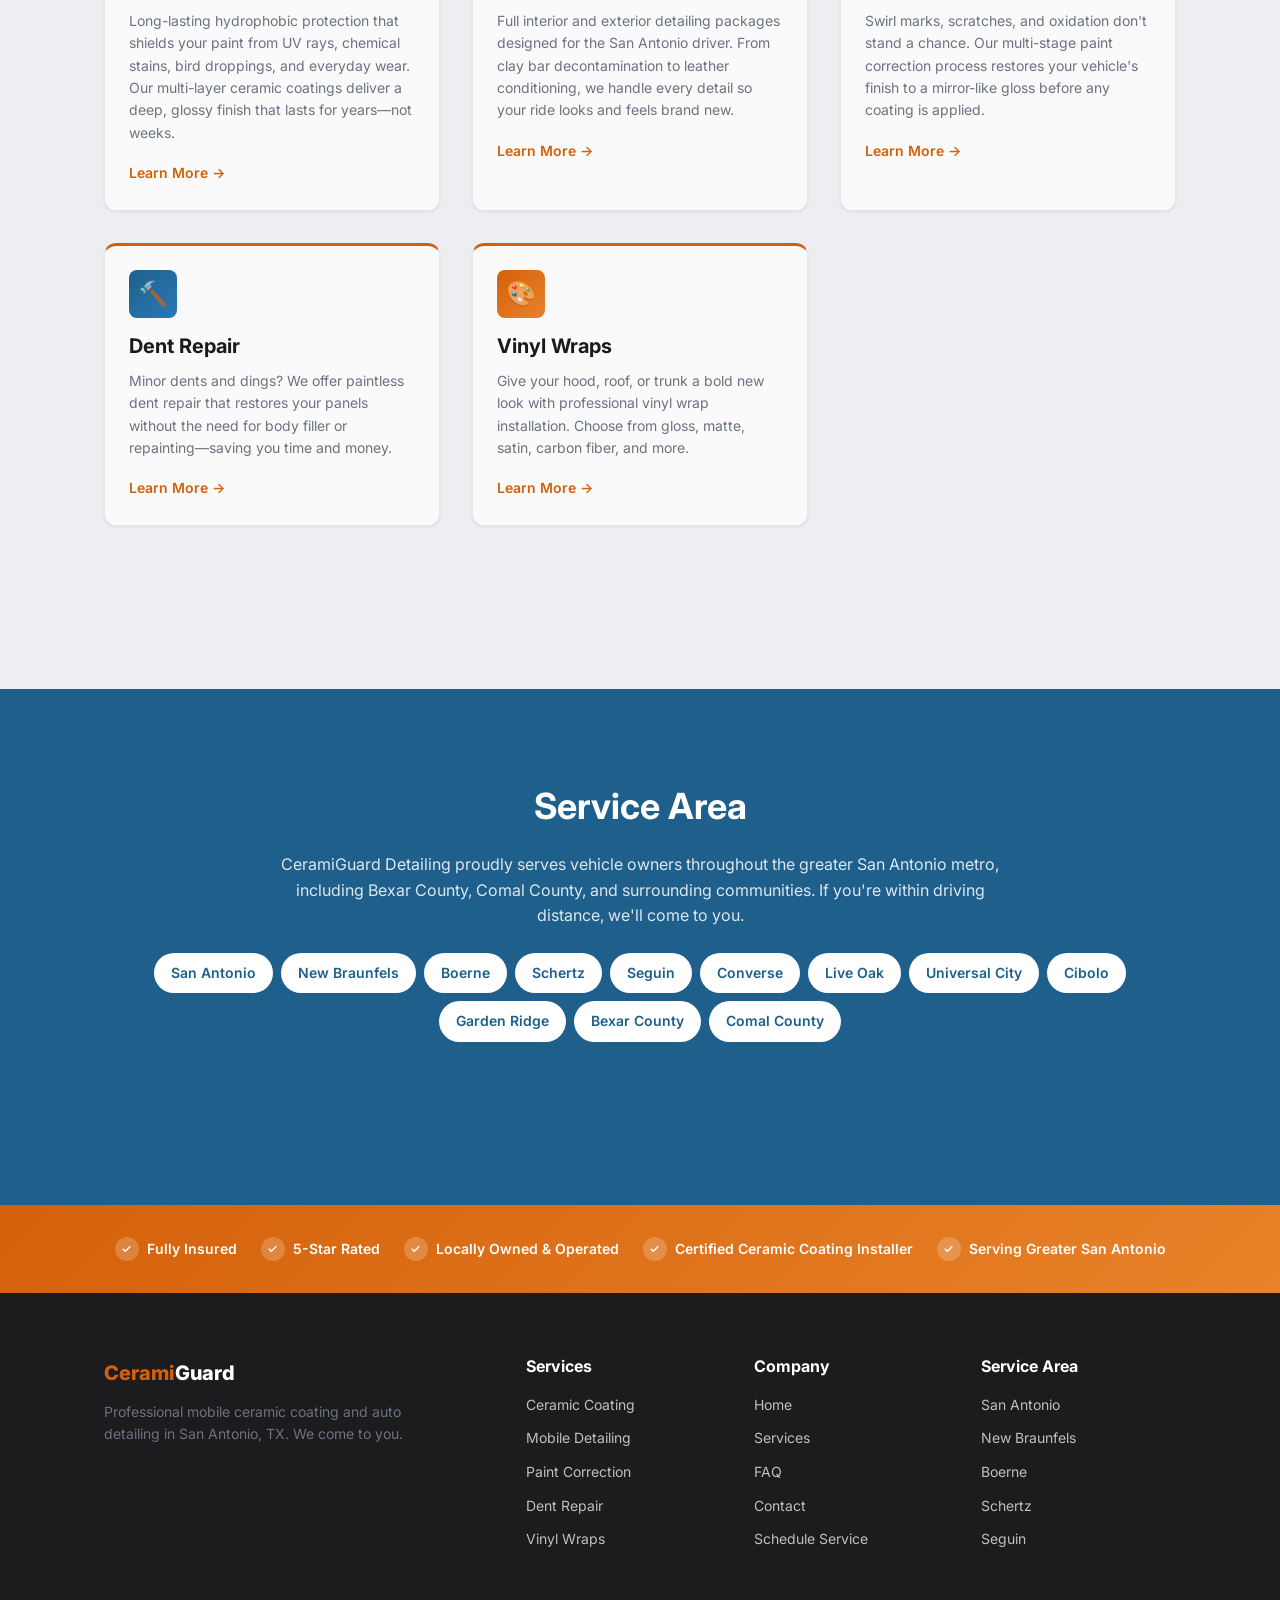
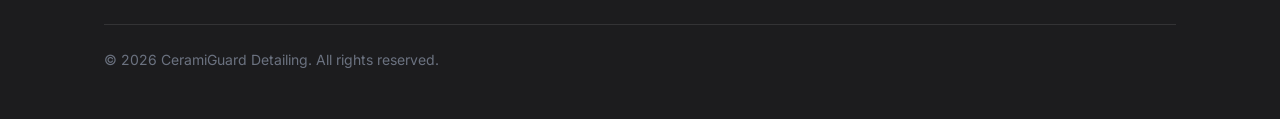
==== commit d03651a7: "Reduce white dominance with richer brand colors throughout site Dark charcoal navbar, warmer backgro" ====
--- a/index.html
+++ b/index.html
@@ -141,7 +141,7 @@
     </section>
 
     <!-- Service Area -->
-    <section class="section">
+    <section class="section section--blue">
       <div class="container text-center">
         <h2>Service Area</h2>
         <p>CeramiGuard Detailing proudly serves vehicle owners throughout the greater San Antonio metro, including Bexar County, Comal County, and surrounding communities. If you're within driving distance, we'll come to you.</p>
--- a/css/styles.css
+++ b/css/styles.css
@@ -11,8 +11,8 @@
   --color-secondary: #1E5F8C;
   --color-secondary-hover: #174A6E;
   --color-accent-silver: #C0C0C0;
-  --color-surface: #F5F5F5;
-  --color-background: #FFFFFF;
+  --color-surface: #EDEEF2;
+  --color-background: #FAFAFA;
   --color-dark: #1C1C1E;
   --color-text-primary: #1A1A1A;
   --color-text-secondary: #6B7280;
@@ -156,6 +156,46 @@
   color: var(--color-text-inverse);
 }
 
+.section--blue {
+  background-color: var(--color-secondary);
+  color: var(--color-text-inverse);
+}
+
+.section--blue h2,
+.section--blue h3,
+.section--blue h4 {
+  color: var(--color-text-inverse);
+}
+
+.section--blue p {
+  color: rgba(255, 255, 255, 0.85);
+}
+
+.section--blue .service-area__tag {
+  background: var(--color-text-inverse);
+  color: var(--color-secondary);
+  border-color: transparent;
+  font-weight: 600;
+}
+
+/* Gradient divider between sections */
+.section::after {
+  content: '';
+  display: block;
+  height: 3px;
+  background: linear-gradient(90deg, var(--color-primary), var(--color-secondary));
+  margin-top: var(--space-8);
+  border-radius: 2px;
+  opacity: 0.3;
+}
+
+.section--surface::after,
+.section--dark::after,
+.section--blue::after,
+.section:last-child::after {
+  opacity: 0;
+}
+
 .grid {
   display: grid;
   gap: var(--space-6);
@@ -197,12 +237,12 @@
   position: sticky;
   top: 0;
   z-index: 100;
-  background-color: var(--color-background);
+  background-color: var(--color-dark);
   height: var(--nav-height-mobile);
   display: flex;
   align-items: center;
   transition: box-shadow var(--transition-base);
-  border-bottom: 1px solid var(--color-border);
+  border-bottom: 1px solid rgba(255, 255, 255, 0.1);
 }
 
 .navbar--scrolled {
@@ -219,7 +259,7 @@
 .navbar__logo {
   font-size: var(--font-size-h4);
   font-weight: 800;
-  color: var(--color-text-primary);
+  color: var(--color-text-inverse);
   display: flex;
   align-items: center;
   gap: var(--space-2);
@@ -236,7 +276,7 @@
 }
 
 .navbar__links a {
-  color: var(--color-text-primary);
+  color: var(--color-accent-silver);
   font-size: var(--font-size-small);
   font-weight: 500;
   padding: var(--space-2) 0;
@@ -257,12 +297,16 @@
 
 .navbar__links a:hover,
 .navbar__links a.active {
-  color: var(--color-primary);
+  color: var(--color-text-inverse);
 }
 
 .navbar__links a:hover::after,
 .navbar__links a.active::after {
   width: 100%;
+}
+
+.navbar__links .btn--primary {
+  color: var(--color-text-inverse);
 }
 
 .navbar__toggle {
@@ -281,7 +325,7 @@
   display: block;
   width: 24px;
   height: 2px;
-  background: var(--color-text-primary);
+  background: var(--color-text-inverse);
   position: relative;
   transition: background var(--transition-fast);
 }
@@ -292,7 +336,7 @@
   position: absolute;
   width: 24px;
   height: 2px;
-  background: var(--color-text-primary);
+  background: var(--color-text-inverse);
   left: 0;
   transition: transform var(--transition-base);
 }
@@ -321,8 +365,8 @@
   top: var(--nav-height-mobile);
   left: 0;
   right: 0;
-  background: var(--color-background);
-  border-bottom: 1px solid var(--color-border);
+  background: var(--color-dark);
+  border-bottom: 1px solid rgba(255, 255, 255, 0.1);
   box-shadow: var(--shadow-md);
   padding: var(--space-4);
   z-index: 99;
@@ -335,15 +379,15 @@
 .navbar__mobile-menu a {
   display: block;
   padding: var(--space-3) var(--space-4);
-  color: var(--color-text-primary);
+  color: var(--color-accent-silver);
   font-weight: 500;
   border-radius: var(--radius-sm);
-  transition: background var(--transition-fast);
+  transition: background var(--transition-fast), color var(--transition-fast);
 }
 
 .navbar__mobile-menu a:hover,
 .navbar__mobile-menu a.active {
-  background: var(--color-surface);
+  background: rgba(255, 255, 255, 0.08);
   color: var(--color-primary);
 }
 
@@ -431,6 +475,7 @@
   box-shadow: var(--shadow-sm);
   transition: transform var(--transition-base), box-shadow var(--transition-base);
   border: 1px solid var(--color-border);
+  border-top: 3px solid var(--color-primary);
 }
 
 .card:hover {
@@ -808,6 +853,10 @@
   font-size: var(--font-size-h4);
 }
 
+.process-step:nth-child(even) .process-step__number {
+  background: linear-gradient(135deg, var(--color-secondary), #2A7AB5);
+}
+
 .process-step__content h3 {
   font-size: var(--font-size-h4);
   margin-bottom: var(--space-2);
@@ -822,14 +871,19 @@
 /* ---------- 14. Page-Specific: FAQ Accordion ---------- */
 .faq-item {
   border: 1px solid var(--color-border);
+  border-left: 3px solid var(--color-primary);
   border-radius: var(--radius-md);
   margin-bottom: var(--space-4);
   overflow: hidden;
-  transition: box-shadow var(--transition-base);
+  transition: box-shadow var(--transition-base), background var(--transition-base);
 }
 
 .faq-item:hover {
   box-shadow: var(--shadow-sm);
+}
+
+.faq-item.active {
+  background: rgba(212, 96, 10, 0.04);
 }
 
 .faq-item__question {
@@ -1043,13 +1097,14 @@
   padding: var(--space-7) 0;
   position: relative;
   overflow: hidden;
+  border-bottom: 3px solid var(--color-primary);
 }
 
 .page-header::before {
   content: '';
   position: absolute;
   inset: 0;
-  background: linear-gradient(135deg, rgba(212, 96, 10, 0.15), rgba(30, 95, 140, 0.15));
+  background: linear-gradient(135deg, rgba(212, 96, 10, 0.25), rgba(30, 95, 140, 0.25));
 }
 
 .page-header .container {
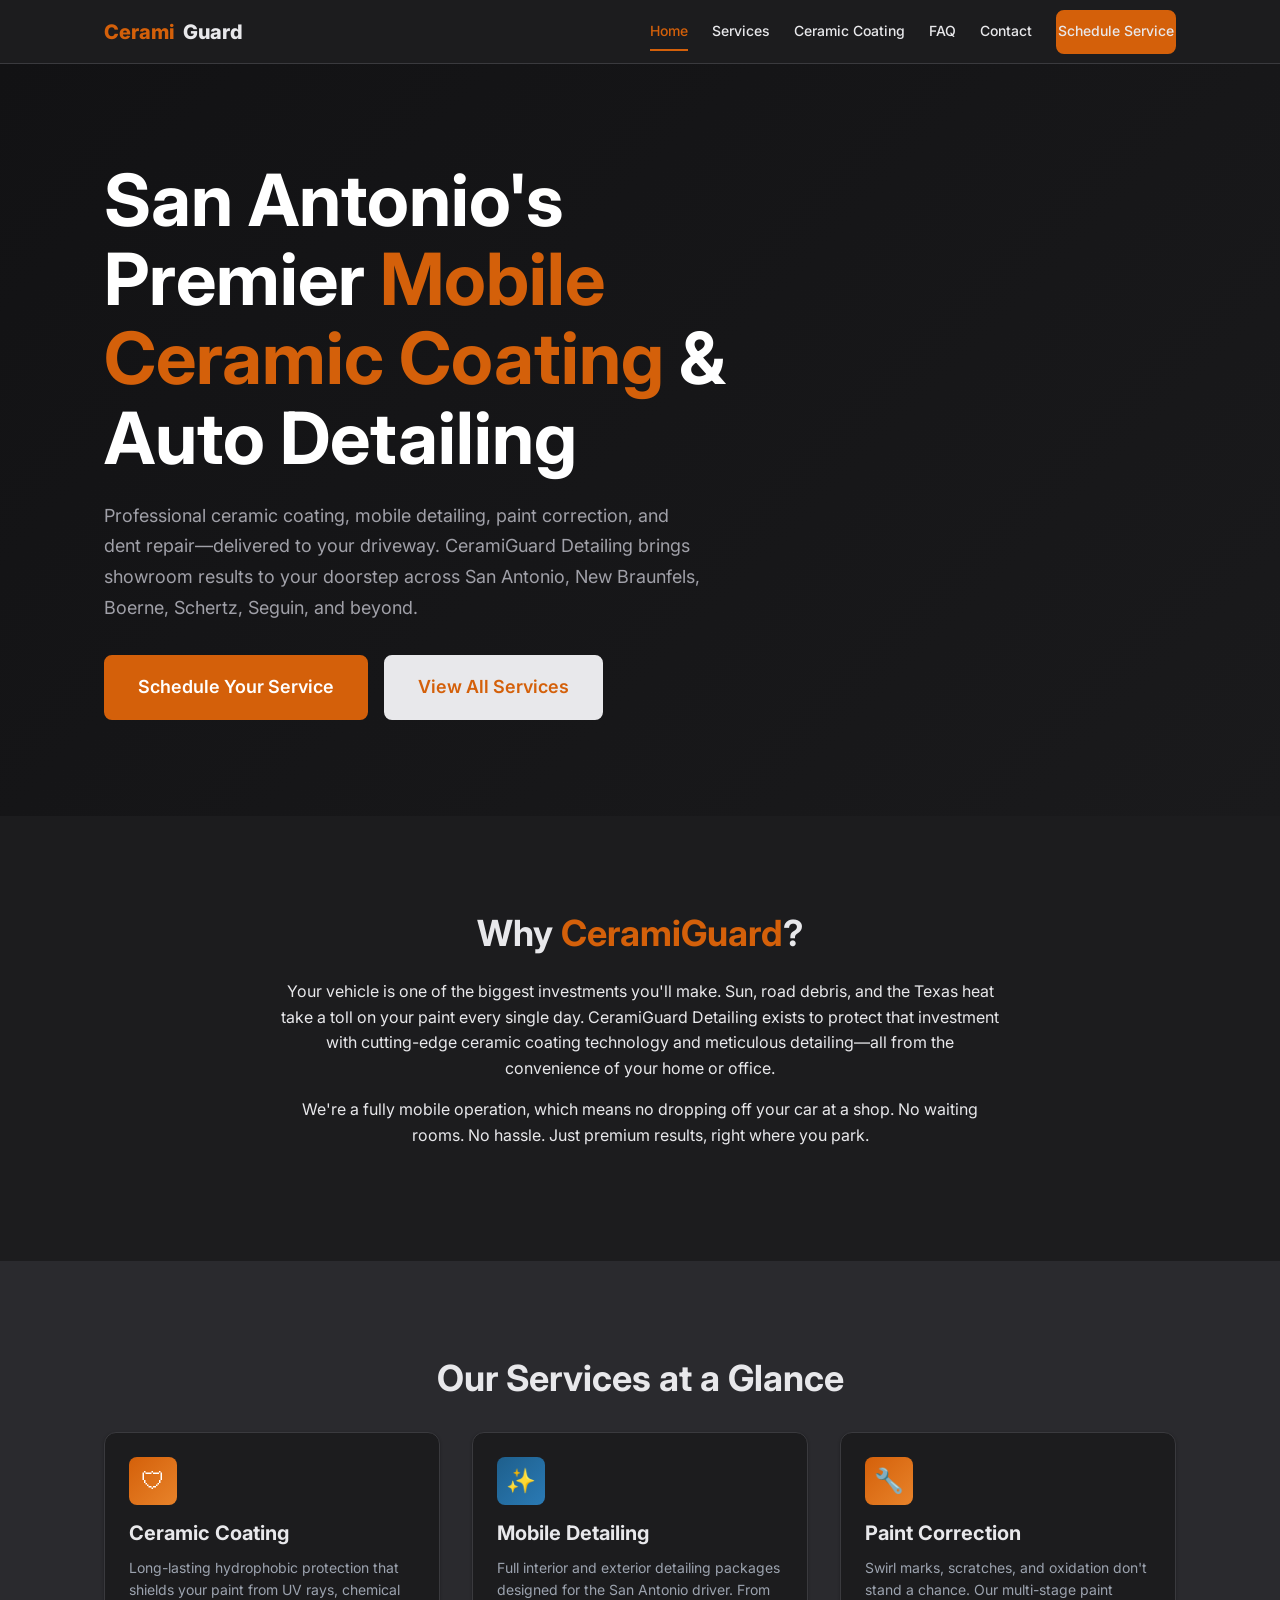
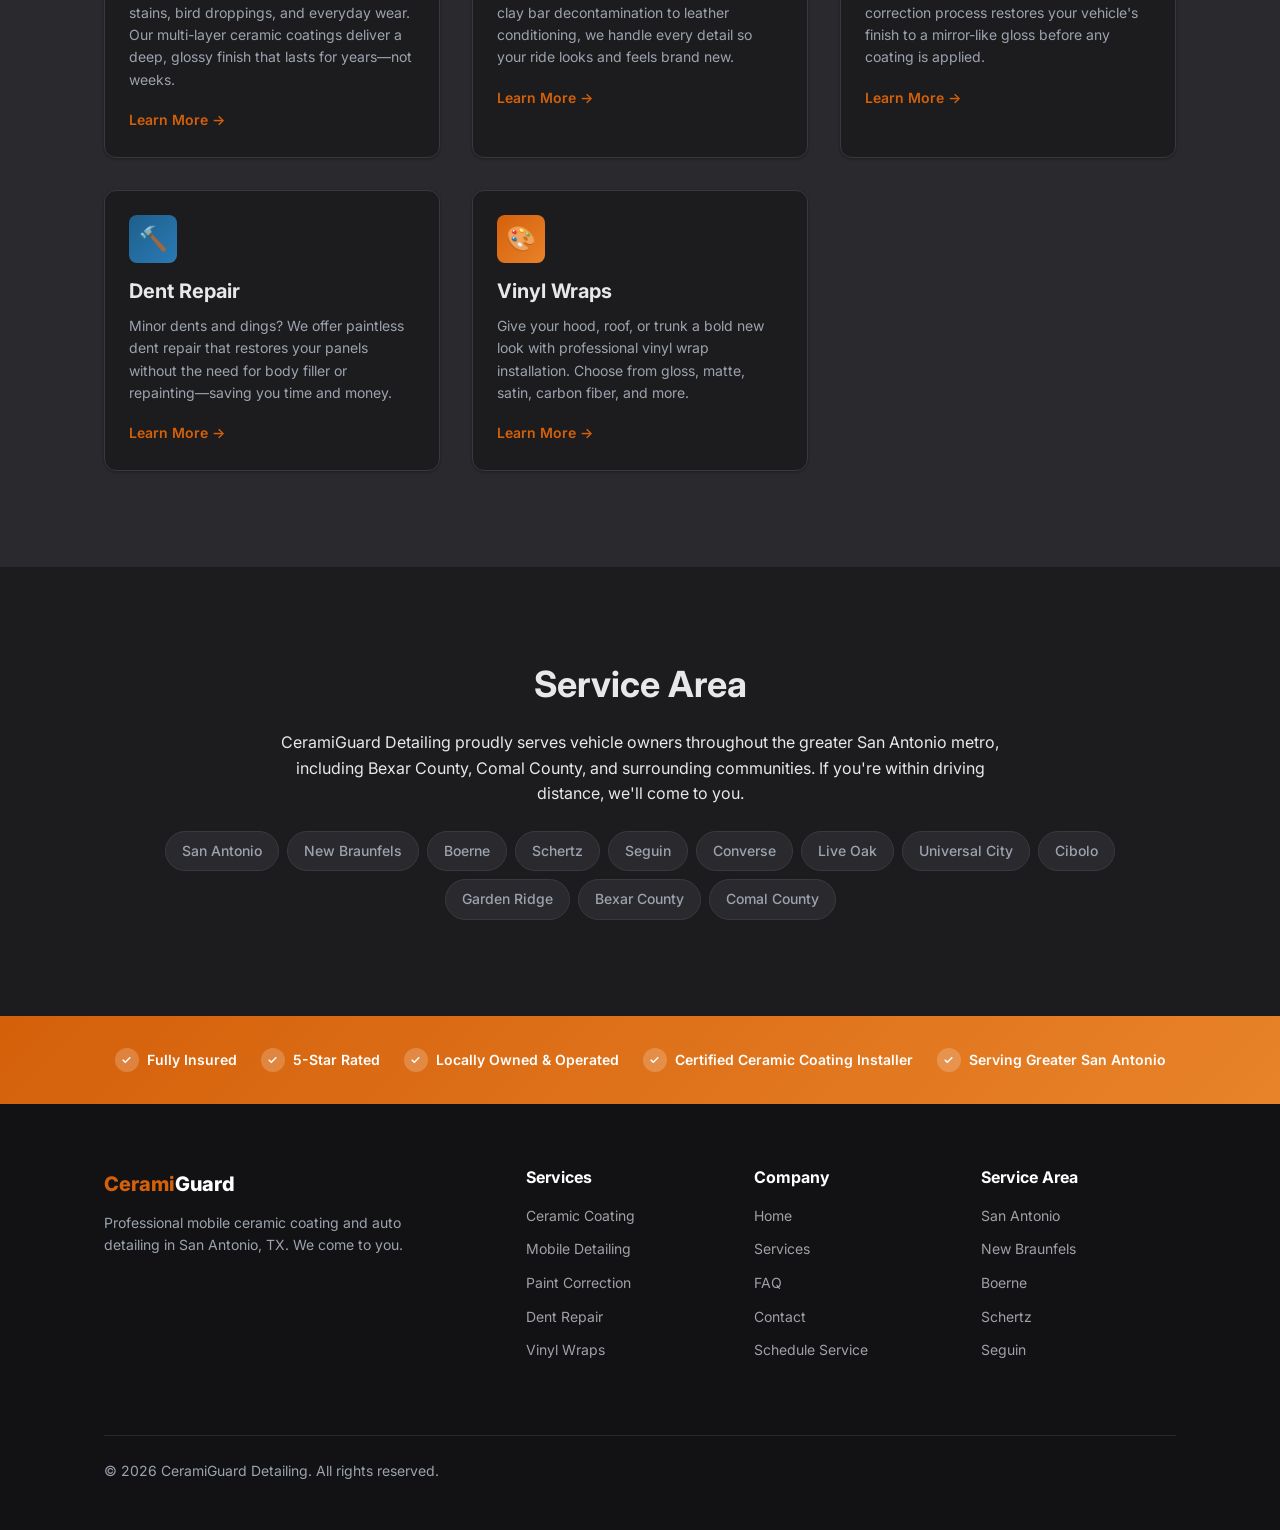
==== commit f7379e7c: "Add Google Analytics (G-8T593WD7BC) tracking to all pages Added the Google tag (gtag.js) snippet imm" ====
--- a/index.html
+++ b/index.html
@@ -1,6 +1,15 @@
 <!DOCTYPE html>
 <html lang="en">
 <head>
+  <!-- Google tag (gtag.js) -->
+  <script async src="https://www.googletagmanager.com/gtag/js?id=G-8T593WD7BC"></script>
+  <script>
+    window.dataLayer = window.dataLayer || [];
+    function gtag(){dataLayer.push(arguments);}
+    gtag('js', new Date());
+
+    gtag('config', 'G-8T593WD7BC');
+  </script>
   <meta charset="UTF-8">
   <meta name="viewport" content="width=device-width, initial-scale=1.0">
   <title>CeramiGuard Detailing | Mobile Ceramic Coating &amp; Detailing in San Antonio, TX</title>
@@ -141,7 +150,7 @@
     </section>
 
     <!-- Service Area -->
-    <section class="section section--blue">
+    <section class="section">
       <div class="container text-center">
         <h2>Service Area</h2>
         <p>CeramiGuard Detailing proudly serves vehicle owners throughout the greater San Antonio metro, including Bexar County, Comal County, and surrounding communities. If you're within driving distance, we'll come to you.</p>
--- a/css/styles.css
+++ b/css/styles.css
@@ -1,23 +1,25 @@
 /* ==========================================================================
    CeramiGuard Detailing — Stylesheet
-   Color Palette: Burnt Orange, Steel Blue, Silver, Gray
+   Color Palette: Dark Charcoal, Burnt Orange, Steel Blue
    ========================================================================== */
 
 /* ---------- 1. Custom Properties ---------- */
 :root {
+  color-scheme: dark;
+
   /* Colors */
   --color-primary: #D4600A;
   --color-primary-hover: #B8520A;
   --color-secondary: #1E5F8C;
   --color-secondary-hover: #174A6E;
-  --color-accent-silver: #C0C0C0;
-  --color-surface: #EDEEF2;
-  --color-background: #FAFAFA;
-  --color-dark: #1C1C1E;
-  --color-text-primary: #1A1A1A;
-  --color-text-secondary: #6B7280;
+  --color-accent-silver: #A0A0A8;
+  --color-surface: #2A2A2E;
+  --color-background: #1C1C1E;
+  --color-dark: #121214;
+  --color-text-primary: #E8E8EB;
+  --color-text-secondary: #9CA3AF;
   --color-text-inverse: #FFFFFF;
-  --color-border: #E5E7EB;
+  --color-border: #3A3A3E;
   --color-success: #16A34A;
   --color-error: #DC2626;
   --color-warning: #F59E0B;
@@ -47,10 +49,10 @@
   --font-size-display: 3.052rem;/* ~49 px */
 
   /* Shadows */
-  --shadow-sm: 0 1px 3px rgba(0, 0, 0, 0.08);
-  --shadow-md: 0 4px 12px rgba(0, 0, 0, 0.1);
-  --shadow-lg: 0 8px 24px rgba(0, 0, 0, 0.12);
-  --shadow-nav: 0 2px 8px rgba(0, 0, 0, 0.08);
+  --shadow-sm: 0 1px 3px rgba(0, 0, 0, 0.3);
+  --shadow-md: 0 4px 12px rgba(0, 0, 0, 0.4);
+  --shadow-lg: 0 8px 24px rgba(0, 0, 0, 0.5);
+  --shadow-nav: 0 2px 8px rgba(0, 0, 0, 0.3);
 
   /* Misc */
   --radius-sm: 8px;
@@ -96,13 +98,13 @@
 }
 
 a {
-  color: var(--color-secondary);
+  color: #3B8AC4;
   text-decoration: none;
   transition: color var(--transition-fast);
 }
 
 a:hover {
-  color: var(--color-secondary-hover);
+  color: #4FA0D8;
 }
 
 ul, ol {
@@ -156,46 +158,6 @@
   color: var(--color-text-inverse);
 }
 
-.section--blue {
-  background-color: var(--color-secondary);
-  color: var(--color-text-inverse);
-}
-
-.section--blue h2,
-.section--blue h3,
-.section--blue h4 {
-  color: var(--color-text-inverse);
-}
-
-.section--blue p {
-  color: rgba(255, 255, 255, 0.85);
-}
-
-.section--blue .service-area__tag {
-  background: var(--color-text-inverse);
-  color: var(--color-secondary);
-  border-color: transparent;
-  font-weight: 600;
-}
-
-/* Gradient divider between sections */
-.section::after {
-  content: '';
-  display: block;
-  height: 3px;
-  background: linear-gradient(90deg, var(--color-primary), var(--color-secondary));
-  margin-top: var(--space-8);
-  border-radius: 2px;
-  opacity: 0.3;
-}
-
-.section--surface::after,
-.section--dark::after,
-.section--blue::after,
-.section:last-child::after {
-  opacity: 0;
-}
-
 .grid {
   display: grid;
   gap: var(--space-6);
@@ -237,12 +199,12 @@
   position: sticky;
   top: 0;
   z-index: 100;
-  background-color: var(--color-dark);
+  background-color: var(--color-background);
   height: var(--nav-height-mobile);
   display: flex;
   align-items: center;
   transition: box-shadow var(--transition-base);
-  border-bottom: 1px solid rgba(255, 255, 255, 0.1);
+  border-bottom: 1px solid var(--color-border);
 }
 
 .navbar--scrolled {
@@ -259,7 +221,7 @@
 .navbar__logo {
   font-size: var(--font-size-h4);
   font-weight: 800;
-  color: var(--color-text-inverse);
+  color: var(--color-text-primary);
   display: flex;
   align-items: center;
   gap: var(--space-2);
@@ -276,7 +238,7 @@
 }
 
 .navbar__links a {
-  color: var(--color-accent-silver);
+  color: var(--color-text-primary);
   font-size: var(--font-size-small);
   font-weight: 500;
   padding: var(--space-2) 0;
@@ -297,16 +259,12 @@
 
 .navbar__links a:hover,
 .navbar__links a.active {
-  color: var(--color-text-inverse);
+  color: var(--color-primary);
 }
 
 .navbar__links a:hover::after,
 .navbar__links a.active::after {
   width: 100%;
-}
-
-.navbar__links .btn--primary {
-  color: var(--color-text-inverse);
 }
 
 .navbar__toggle {
@@ -325,7 +283,7 @@
   display: block;
   width: 24px;
   height: 2px;
-  background: var(--color-text-inverse);
+  background: var(--color-text-primary);
   position: relative;
   transition: background var(--transition-fast);
 }
@@ -336,7 +294,7 @@
   position: absolute;
   width: 24px;
   height: 2px;
-  background: var(--color-text-inverse);
+  background: var(--color-text-primary);
   left: 0;
   transition: transform var(--transition-base);
 }
@@ -365,8 +323,8 @@
   top: var(--nav-height-mobile);
   left: 0;
   right: 0;
-  background: var(--color-dark);
-  border-bottom: 1px solid rgba(255, 255, 255, 0.1);
+  background: var(--color-background);
+  border-bottom: 1px solid var(--color-border);
   box-shadow: var(--shadow-md);
   padding: var(--space-4);
   z-index: 99;
@@ -379,15 +337,15 @@
 .navbar__mobile-menu a {
   display: block;
   padding: var(--space-3) var(--space-4);
-  color: var(--color-accent-silver);
+  color: var(--color-text-primary);
   font-weight: 500;
   border-radius: var(--radius-sm);
-  transition: background var(--transition-fast), color var(--transition-fast);
+  transition: background var(--transition-fast);
 }
 
 .navbar__mobile-menu a:hover,
 .navbar__mobile-menu a.active {
-  background: rgba(255, 255, 255, 0.08);
+  background: var(--color-surface);
   color: var(--color-primary);
 }
 
@@ -456,14 +414,14 @@
 }
 
 .btn--white {
-  background-color: var(--color-background);
+  background-color: #E8E8EB;
   color: var(--color-primary);
-  border-color: var(--color-background);
+  border-color: #E8E8EB;
 }
 
 .btn--white:hover {
-  background-color: var(--color-surface);
-  border-color: var(--color-surface);
+  background-color: #D0D0D5;
+  border-color: #D0D0D5;
   color: var(--color-primary-hover);
 }
 
@@ -475,7 +433,6 @@
   box-shadow: var(--shadow-sm);
   transition: transform var(--transition-base), box-shadow var(--transition-base);
   border: 1px solid var(--color-border);
-  border-top: 3px solid var(--color-primary);
 }
 
 .card:hover {
@@ -611,7 +568,7 @@
   font-family: var(--font-family);
   font-size: var(--font-size-body);
   color: var(--color-text-primary);
-  background: var(--color-background);
+  background: var(--color-surface);
   border: 1px solid var(--color-border);
   border-radius: var(--radius-sm);
   transition: border-color var(--transition-fast), box-shadow var(--transition-fast);
@@ -628,7 +585,7 @@
 .form-textarea:focus {
   outline: none;
   border-color: var(--color-secondary);
-  box-shadow: 0 0 0 3px rgba(30, 95, 140, 0.15);
+  box-shadow: 0 0 0 3px rgba(30, 95, 140, 0.35);
 }
 
 .form-input.error,
@@ -657,7 +614,7 @@
 /* ---------- 9. Hero ---------- */
 .hero {
   position: relative;
-  background: linear-gradient(135deg, var(--color-dark) 0%, #2C2C2E 100%);
+  background: linear-gradient(135deg, var(--color-dark) 0%, #1A1A1C 100%);
   color: var(--color-text-inverse);
   padding: var(--space-9) 0;
   overflow: hidden;
@@ -853,10 +810,6 @@
   font-size: var(--font-size-h4);
 }
 
-.process-step:nth-child(even) .process-step__number {
-  background: linear-gradient(135deg, var(--color-secondary), #2A7AB5);
-}
-
 .process-step__content h3 {
   font-size: var(--font-size-h4);
   margin-bottom: var(--space-2);
@@ -871,19 +824,14 @@
 /* ---------- 14. Page-Specific: FAQ Accordion ---------- */
 .faq-item {
   border: 1px solid var(--color-border);
-  border-left: 3px solid var(--color-primary);
   border-radius: var(--radius-md);
   margin-bottom: var(--space-4);
   overflow: hidden;
-  transition: box-shadow var(--transition-base), background var(--transition-base);
+  transition: box-shadow var(--transition-base);
 }
 
 .faq-item:hover {
   box-shadow: var(--shadow-sm);
-}
-
-.faq-item.active {
-  background: rgba(212, 96, 10, 0.04);
 }
 
 .faq-item__question {
@@ -1005,7 +953,7 @@
   width: 40px;
   height: 40px;
   min-width: 40px;
-  background: rgba(212, 96, 10, 0.1);
+  background: rgba(212, 96, 10, 0.2);
   border-radius: var(--radius-sm);
   display: flex;
   align-items: center;
@@ -1092,19 +1040,18 @@
 
 /* ---------- 19. Page Header ---------- */
 .page-header {
-  background: linear-gradient(135deg, var(--color-dark) 0%, #2C2C2E 100%);
+  background: linear-gradient(135deg, var(--color-dark) 0%, #1A1A1C 100%);
   color: var(--color-text-inverse);
   padding: var(--space-7) 0;
   position: relative;
   overflow: hidden;
-  border-bottom: 3px solid var(--color-primary);
 }
 
 .page-header::before {
   content: '';
   position: absolute;
   inset: 0;
-  background: linear-gradient(135deg, rgba(212, 96, 10, 0.25), rgba(30, 95, 140, 0.25));
+  background: linear-gradient(135deg, rgba(212, 96, 10, 0.2), rgba(30, 95, 140, 0.2));
 }
 
 .page-header .container {
